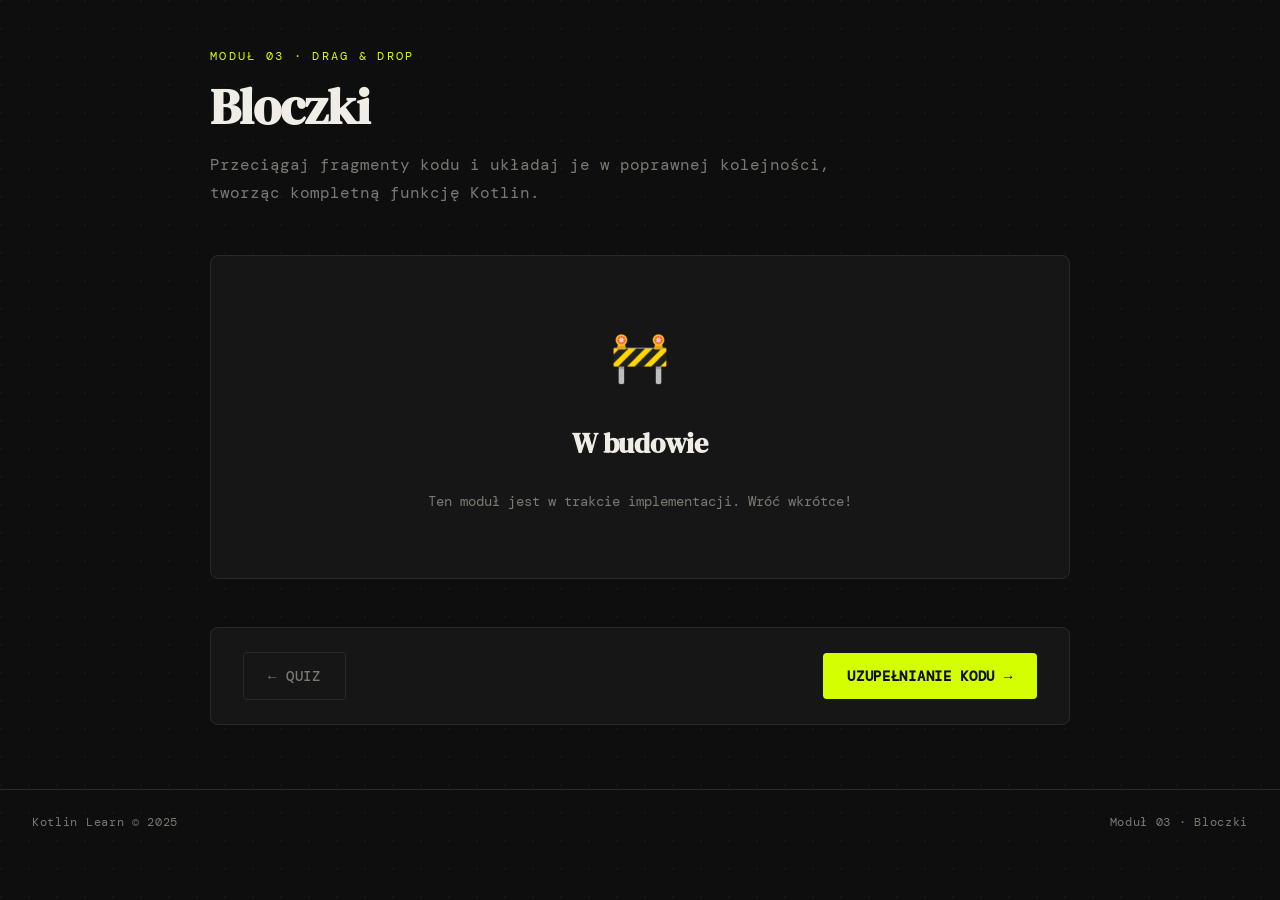
==== bloczki.html @ 004c0021 "cichutko" ====
<!DOCTYPE html>
<html lang="pl">
<head>
  <meta charset="UTF-8" />
  <meta name="viewport" content="width=device-width, initial-scale=1.0" />
  <title>Bloczki — Kotlin Learn</title>
  <link rel="preconnect" href="https://fonts.googleapis.com" />
  <link rel="preconnect" href="https://fonts.gstatic.com" crossorigin />
  <link href="https://fonts.googleapis.com/css2?family=DM+Serif+Display:ital@0;1&family=DM+Mono:wght@300;400;500&display=swap" rel="stylesheet" />
  <link rel="stylesheet" href="../style.css" />
</head>
<body data-page="bloczki">

  <main>
    <section class="theory">
      <div class="theory__container">

        <div class="theory__header">
          <span class="theory__eyebrow">Moduł 03 · Drag &amp; Drop</span>
          <h1 class="theory__title">Bloczki</h1>
          <p class="theory__lead">Przeciągaj fragmenty kodu i układaj je w poprawnej kolejności, tworząc kompletną funkcję Kotlin.</p>
        </div>

        <div class="theory__block" style="align-items:center;text-align:center;padding:4rem 2rem;">
          <span style="font-size:3rem;">🚧</span>
          <h2 class="theory__block-title" style="justify-content:center;">W budowie</h2>
          <p class="theory__text">Ten moduł jest w trakcie implementacji. Wróć wkrótce!</p>
        </div>

        <div class="theory__nav">
          <a href="quiz.html" class="btn btn--ghost">← Quiz</a>
          <a href="kod.html" class="btn btn--primary">Uzupełnianie kodu →</a>
        </div>

      </div>
    </section>
  </main>

  <footer class="site-footer">
    <span>Kotlin Learn © 2025</span>
    <span>Moduł 03 · Bloczki</span>
  </footer>

  <script src="../js/navbar.js"></script>
</body>
</html>
---- style.css ----
/* =============================================
   ZMIENNE CSS — DESIGN TOKENS
   ============================================= */
:root {
  /* Kolory */
  --clr-bg:        #0e0e0e;
  --clr-surface:   #161616;
  --clr-surface-2: #1f1f1f;
  --clr-border:    #2a2a2a;
  --clr-accent:    #d4ff00;       /* limonkowy akcent */
  --clr-accent-dim:#a8cc00;
  --clr-text:      #f0ede6;
  --clr-text-muted:#7a7a72;
  --clr-ok:        #4ade80;
  --clr-warn:      #fbbf24;
  --clr-off:       #ef4444;

  /* Typografia */
  --font-display:  'DM Serif Display', Georgia, serif;
  --font-mono:     'DM Mono', 'Courier New', monospace;

  /* Rozmiary */
  --fs-xs:   0.72rem;
  --fs-sm:   0.875rem;
  --fs-base: 1rem;
  --fs-lg:   1.25rem;
  --fs-xl:   1.75rem;
  --fs-2xl:  2.5rem;
  --fs-3xl:  clamp(2.8rem, 8vw, 5.5rem);

  /* Przestrzeń */
  --sp-1: 0.25rem;
  --sp-2: 0.5rem;
  --sp-3: 0.75rem;
  --sp-4: 1rem;
  --sp-6: 1.5rem;
  --sp-8: 2rem;
  --sp-12: 3rem;
  --sp-16: 4rem;
  --sp-24: 6rem;

  /* Misc */
  --radius:     4px;
  --radius-lg:  8px;
  --nav-h:      64px;
  --transition: 0.22s ease;
}

/* =============================================
   RESET / BASE
   ============================================= */
*, *::before, *::after {
  box-sizing: border-box;
  margin: 0;
  padding: 0;
}

html {
  scroll-behavior: smooth;
  font-size: 16px;
}

body {
  background-color: var(--clr-bg);
  color: var(--clr-text);
  font-family: var(--font-mono);
  font-size: var(--fs-base);
  line-height: 1.6;
  min-height: 100vh;
  overflow-x: hidden;
  /* Subtelna tekstura rastrowa */
  background-image: radial-gradient(circle at 1px 1px, #ffffff08 1px, transparent 0);
  background-size: 28px 28px;
}

img, video { max-width: 100%; display: block; }
a { color: inherit; text-decoration: none; }
ul { list-style: none; }
button { cursor: pointer; border: none; background: none; font: inherit; }

/* =============================================
   NAVBAR
   ============================================= */
.navbar {
  position: sticky;
  top: 0;
  z-index: 100;
  height: var(--nav-h);
  display: flex;
  align-items: center;
  justify-content: space-between;
  padding: 0 var(--sp-8);
  background: rgba(14, 14, 14, 0.85);
  backdrop-filter: blur(12px);
  -webkit-backdrop-filter: blur(12px);
  border-bottom: 1px solid var(--clr-border);
  gap: var(--sp-6);
}

.navbar--scrolled {
  border-bottom-color: var(--clr-accent);
  box-shadow: 0 0 24px rgba(212, 255, 0, 0.06);
}

/* Brand */
.navbar__brand {
  display: flex;
  align-items: center;
  gap: var(--sp-3);
  flex-shrink: 0;
}
.navbar__logo {
  font-size: var(--fs-xl);
  color: var(--clr-accent);
  line-height: 1;
}
.navbar__name {
  font-family: var(--font-display);
  font-size: var(--fs-lg);
  letter-spacing: -0.02em;
}

/* Nav links */
.navbar__nav {
  display: flex;
  align-items: center;
  gap: var(--sp-1);
}

.nav-link {
  display: flex;
  flex-direction: column;
  align-items: center;
  padding: var(--sp-2) var(--sp-4);
  border-radius: var(--radius);
  transition: background var(--transition), color var(--transition);
  position: relative;
}
.nav-link::after {
  content: '';
  position: absolute;
  bottom: 0; left: 50%;
  transform: translateX(-50%) scaleX(0);
  width: 80%; height: 2px;
  background: var(--clr-accent);
  transition: transform var(--transition);
  border-radius: 2px;
}
.nav-link:hover::after,
.nav-link.is-active::after { transform: translateX(-50%) scaleX(1); }
.nav-link:hover, .nav-link.is-active {
  background: var(--clr-surface-2);
  color: var(--clr-accent);
}

.nav-link__num {
  font-size: var(--fs-xs);
  color: var(--clr-text-muted);
  font-weight: 300;
  line-height: 1;
  margin-bottom: 1px;
  transition: color var(--transition);
}
.nav-link:hover .nav-link__num,
.nav-link.is-active .nav-link__num { color: var(--clr-accent); }

.nav-link__label {
  font-size: var(--fs-sm);
  font-weight: 500;
  letter-spacing: 0.04em;
  text-transform: uppercase;
}

/* Hamburger */
.navbar__hamburger {
  display: none;
  flex-direction: column;
  justify-content: center;
  gap: 5px;
  width: 40px; height: 40px;
  padding: var(--sp-2);
  border-radius: var(--radius);
  transition: background var(--transition);
}
.navbar__hamburger:hover { background: var(--clr-surface-2); }
.navbar__hamburger span {
  display: block;
  height: 2px;
  background: var(--clr-text);
  border-radius: 2px;
  transition: transform var(--transition), opacity var(--transition), background var(--transition);
  transform-origin: center;
}
.navbar__hamburger.is-open span:nth-child(1) { transform: translateY(7px) rotate(45deg); }
.navbar__hamburger.is-open span:nth-child(2) { opacity: 0; }
.navbar__hamburger.is-open span:nth-child(3) { transform: translateY(-7px) rotate(-45deg); }
.navbar__hamburger.is-open span { background: var(--clr-accent); }

/* =============================================
   HERO
   ============================================= */
.hero {
  padding: var(--sp-24) var(--sp-8) var(--sp-16);
  max-width: 900px;
  margin: 0 auto;
  text-align: left;
  animation: fadeUp 0.7s ease both;
}

.hero__eyebrow {
  font-size: var(--fs-xs);
  color: var(--clr-accent);
  letter-spacing: 0.2em;
  text-transform: uppercase;
  margin-bottom: var(--sp-4);
}

.hero__title {
  font-family: var(--font-display);
  font-size: var(--fs-3xl);
  line-height: 1.05;
  letter-spacing: -0.03em;
  margin-bottom: var(--sp-6);
}
.hero__title em {
  font-style: italic;
  color: var(--clr-accent);
}

.hero__sub {
  font-size: var(--fs-base);
  color: var(--clr-text-muted);
  max-width: 480px;
  margin-bottom: var(--sp-8);
  line-height: 1.7;
}

/* =============================================
   BUTTONS
   ============================================= */
.btn {
  display: inline-flex;
  align-items: center;
  gap: var(--sp-2);
  padding: var(--sp-3) var(--sp-6);
  border-radius: var(--radius);
  font-family: var(--font-mono);
  font-size: var(--fs-sm);
  font-weight: 500;
  letter-spacing: 0.05em;
  text-transform: uppercase;
  transition: background var(--transition), color var(--transition),
              transform var(--transition), box-shadow var(--transition);
  user-select: none;
}
.btn:active { transform: translateY(1px); }

.btn--primary {
  background: var(--clr-accent);
  color: #0e0e0e;
  font-weight: 700;
}
.btn--primary:hover {
  background: #fff;
  box-shadow: 0 0 32px rgba(212, 255, 0, 0.25);
}

.btn--ghost {
  background: transparent;
  color: var(--clr-text-muted);
  border: 1px solid var(--clr-border);
}
.btn--ghost:hover {
  border-color: var(--clr-accent);
  color: var(--clr-accent);
  background: rgba(212, 255, 0, 0.05);
}

/* =============================================
   DIVIDER
   ============================================= */
.divider {
  display: flex;
  align-items: center;
  gap: var(--sp-4);
  padding: 0 var(--sp-8);
  margin-bottom: var(--sp-8);
}
.divider::before, .divider::after {
  content: '';
  flex: 1;
  height: 1px;
  background: var(--clr-border);
}
.divider span {
  font-size: var(--fs-xs);
  color: var(--clr-text-muted);
  letter-spacing: 0.25em;
  text-transform: uppercase;
  white-space: nowrap;
}

/* .modules grid przeniesiony do sekcji MODUŁ TEORII na dole */

/* MODULE CARD */
.module-card {
  background: var(--clr-surface);
  border: 1px solid var(--clr-border);
  border-radius: var(--radius-lg);
  padding: var(--sp-6);
  display: flex;
  flex-direction: column;
  gap: var(--sp-4);
  transition: border-color var(--transition), transform var(--transition), box-shadow var(--transition);
  animation: fadeUp 0.5s ease both;
}
.module-card:nth-child(1) { animation-delay: 0.05s; }
.module-card:nth-child(2) { animation-delay: 0.12s; }
.module-card:nth-child(3) { animation-delay: 0.19s; }
.module-card:nth-child(4) { animation-delay: 0.26s; }
.module-card:nth-child(5) { animation-delay: 0.33s; }

.module-card:hover {
  border-color: var(--clr-accent);
  transform: translateY(-3px);
  box-shadow: 0 12px 40px rgba(0,0,0,0.4), 0 0 0 1px var(--clr-accent);
}

.module-card__header {
  display: flex;
  justify-content: space-between;
  align-items: center;
}
.module-card__num {
  font-size: var(--fs-xs);
  color: var(--clr-accent);
  font-weight: 500;
  letter-spacing: 0.15em;
}
.module-card__tag {
  font-size: var(--fs-xs);
  color: var(--clr-text-muted);
  background: var(--clr-surface-2);
  border: 1px solid var(--clr-border);
  border-radius: 100px;
  padding: 2px var(--sp-3);
  letter-spacing: 0.08em;
  text-transform: uppercase;
}

.module-card__title {
  font-family: var(--font-display);
  font-size: var(--fs-xl);
  line-height: 1.15;
  letter-spacing: -0.01em;
  flex: 1;
}

.module-card__desc {
  font-size: var(--fs-sm);
  color: var(--clr-text-muted);
  line-height: 1.65;
}

.module-card__footer {
  display: flex;
  align-items: center;
  justify-content: space-between;
  margin-top: auto;
  padding-top: var(--sp-4);
  border-top: 1px solid var(--clr-border);
}

.module-card__status {
  font-size: var(--fs-xs);
  letter-spacing: 0.08em;
}
.module-card__status--ok   { color: var(--clr-ok); }
.module-card__status--warn { color: var(--clr-warn); }
.module-card__status--off  { color: var(--clr-off); }

/* =============================================
   FOOTER
   ============================================= */
.site-footer {
  border-top: 1px solid var(--clr-border);
  padding: var(--sp-6) var(--sp-8);
  display: flex;
  justify-content: space-between;
  align-items: center;
  font-size: var(--fs-xs);
  color: var(--clr-text-muted);
  letter-spacing: 0.06em;
  flex-wrap: wrap;
  gap: var(--sp-4);
}

/* =============================================
   ANIMACJE
   ============================================= */
@keyframes fadeUp {
  from { opacity: 0; transform: translateY(20px); }
  to   { opacity: 1; transform: translateY(0); }
}

/* =============================================
   RESPONSYWNOŚĆ — MOBILE FIRST
   ============================================= */

/* ── xs (< 480px) ── */
@media (max-width: 480px) {
  :root { --nav-h: 56px; }

  .navbar { padding: 0 var(--sp-4); }
  .navbar__nav { padding: var(--sp-4) 0; }

  .hero { padding: var(--sp-12) var(--sp-4) var(--sp-12); }
  .modules { padding: 0 var(--sp-4) var(--sp-16); gap: var(--sp-3); }
  .divider { padding: 0 var(--sp-4); }
  .site-footer { padding: var(--sp-6) var(--sp-4); flex-direction: column; text-align: center; }
}

/* ── Hamburger visible on mobile ── */
@media (max-width: 768px) {
  .navbar__hamburger { display: flex; }

  .navbar__nav {
    position: fixed;
    top: var(--nav-h);
    left: 0; right: 0;
    background: rgba(14, 14, 14, 0.97);
    backdrop-filter: blur(16px);
    border-bottom: 1px solid var(--clr-border);
    flex-direction: column;
    align-items: stretch;
    gap: 0;
    transform: translateY(-8px);
    opacity: 0;
    pointer-events: none;
    transition: opacity var(--transition), transform var(--transition);
    z-index: 90;
  }
  .navbar__nav.is-open {
    transform: translateY(0);
    opacity: 1;
    pointer-events: all;
  }

  .nav-link {
    flex-direction: row;
    justify-content: flex-start;
    gap: var(--sp-3);
    padding: var(--sp-4) var(--sp-8);
    border-radius: 0;
    border-bottom: 1px solid var(--clr-border);
  }
  .nav-link::after { display: none; }
  .nav-link__num { font-size: var(--fs-sm); }
  .nav-link__label { font-size: var(--fs-base); }
}

/* ── md (768px +) ── */
@media (min-width: 768px) {
  .modules {
    grid-template-columns: repeat(2, 1fr);
  }
}

/* ── lg (1024px +) ── */
@media (min-width: 1024px) {
  .modules {
    grid-template-columns: repeat(3, 1fr);
  }
}

/* ── xl (1280px +) ── */
@media (min-width: 1280px) {
  .modules {
    grid-template-columns: repeat(auto-fill, minmax(300px, 1fr));
  }
}

/* =============================================
   FOCUS (dostępność)
   ============================================= */
:focus-visible {
  outline: 2px solid var(--clr-accent);
  outline-offset: 3px;
  border-radius: var(--radius);
}

/* =============================================
   MODUŁ TEORII
   ============================================= */
.theory {
  padding: var(--sp-12) var(--sp-8) var(--sp-16);
  scroll-margin-top: var(--nav-h);
}

.theory__container {
  max-width: 860px;
  margin: 0 auto;
  display: flex;
  flex-direction: column;
  gap: var(--sp-12);
}

.theory__header {
  animation: fadeUp 0.6s ease both;
}

.theory__eyebrow {
  font-size: var(--fs-xs);
  color: var(--clr-accent);
  letter-spacing: 0.2em;
  text-transform: uppercase;
  margin-bottom: var(--sp-3);
  display: block;
}

.theory__title {
  font-family: var(--font-display);
  font-size: clamp(2rem, 5vw, 3.2rem);
  line-height: 1.1;
  letter-spacing: -0.02em;
  margin-bottom: var(--sp-4);
}

.theory__lead {
  font-size: var(--fs-base);
  color: var(--clr-text-muted);
  line-height: 1.75;
  max-width: 620px;
}

/* ── Bloki teorii ── */
.theory__block {
  background: var(--clr-surface);
  border: 1px solid var(--clr-border);
  border-radius: var(--radius-lg);
  padding: var(--sp-8);
  display: flex;
  flex-direction: column;
  gap: var(--sp-6);
  animation: fadeUp 0.6s ease both;
}

.theory__block-title {
  font-family: var(--font-display);
  font-size: var(--fs-xl);
  display: flex;
  align-items: center;
  gap: var(--sp-4);
  letter-spacing: -0.01em;
}

.theory__num {
  font-family: var(--font-mono);
  font-size: var(--fs-xs);
  color: var(--clr-accent);
  background: rgba(212,255,0,0.08);
  border: 1px solid rgba(212,255,0,0.2);
  border-radius: var(--radius);
  padding: 2px 8px;
  font-weight: 500;
  letter-spacing: 0.1em;
  flex-shrink: 0;
}

.theory__text {
  font-size: var(--fs-sm);
  color: var(--clr-text-muted);
  line-height: 1.75;
}

/* ── Syntax highlight tokens ── */
.k    { color: #c792ea; }
.fn   { color: #82aaff; }
.param{ color: #f07178; }
.type { color: #ffcb6b; }
.str  { color: #c3e88d; }
.val  { color: var(--clr-accent); }

/* ── Code blocks ── */
.code-block {
  background: #0a0a0a;
  border: 1px solid var(--clr-border);
  border-radius: var(--radius);
  padding: var(--sp-4) var(--sp-6);
  overflow-x: auto;
  font-family: var(--font-mono);
  font-size: var(--fs-sm);
  line-height: 1.8;
  tab-size: 2;
}

.code-block--full {
  width: 100%;
}

/* ── Anatomy diagram ── */
.anatomy {
  display: flex;
  flex-direction: column;
  gap: var(--sp-4);
}

.anatomy__code {
  background: #0a0a0a;
  border: 1px solid var(--clr-border);
  border-radius: var(--radius);
  padding: var(--sp-6);
  font-family: var(--font-mono);
  font-size: var(--fs-sm);
  line-height: 2;
  overflow-x: auto;
}

.anatomy__labels {
  display: grid;
  grid-template-columns: repeat(auto-fill, minmax(200px, 1fr));
  gap: var(--sp-3);
}

.anatomy__label {
  display: flex;
  flex-direction: column;
  gap: var(--sp-2);
  font-size: var(--fs-xs);
  color: var(--clr-text-muted);
  line-height: 1.5;
}

.anatomy__pill {
  display: inline-block;
  font-family: var(--font-mono);
  font-size: var(--fs-xs);
  padding: 2px 10px;
  border-radius: 100px;
  font-weight: 500;
  width: fit-content;
}

.anatomy__pill--kw    { background: rgba(199,146,234,0.15); color: #c792ea; border: 1px solid rgba(199,146,234,0.3); }
.anatomy__pill--fn    { background: rgba(130,170,255,0.15); color: #82aaff; border: 1px solid rgba(130,170,255,0.3); }
.anatomy__pill--param { background: rgba(240,113,120,0.15); color: #f07178; border: 1px solid rgba(240,113,120,0.3); }
.anatomy__pill--ret   { background: rgba(255,203,107,0.15); color: #ffcb6b; border: 1px solid rgba(255,203,107,0.3); }

/* ── Code examples grid ── */
.code-examples {
  display: grid;
  grid-template-columns: repeat(auto-fill, minmax(240px, 1fr));
  gap: var(--sp-4);
}

.code-example {
  display: flex;
  flex-direction: column;
  gap: var(--sp-2);
}

.code-example__label {
  font-size: var(--fs-xs);
  color: var(--clr-text-muted);
  letter-spacing: 0.1em;
  text-transform: uppercase;
  padding-bottom: var(--sp-1);
  border-bottom: 1px solid var(--clr-border);
}

/* ── Return grid ── */
.return-grid {
  display: grid;
  grid-template-columns: repeat(auto-fill, minmax(220px, 1fr));
  gap: var(--sp-4);
}

.return-card {
  background: var(--clr-surface-2);
  border: 1px solid var(--clr-border);
  border-radius: var(--radius);
  padding: var(--sp-4);
  display: flex;
  flex-direction: column;
  gap: var(--sp-3);
  transition: border-color var(--transition);
}

.return-card:hover { border-color: var(--clr-accent); }

.return-card--unit {
  border-color: rgba(212,255,0,0.2);
}

.return-card__type {
  font-size: var(--fs-xs);
  color: var(--clr-text-muted);
  text-transform: uppercase;
  letter-spacing: 0.1em;
}

.return-card__note {
  font-size: var(--fs-xs);
  color: var(--clr-text-muted);
  line-height: 1.6;
  margin-top: auto;
}

/* ── Simulator ── */
.simulator {
  display: flex;
  flex-direction: column;
  gap: var(--sp-4);
}

.simulator__inputs {
  display: grid;
  grid-template-columns: repeat(auto-fill, minmax(200px, 1fr));
  gap: var(--sp-3);
}

.sim-field {
  display: flex;
  flex-direction: column;
  gap: var(--sp-2);
}

.sim-field__label {
  font-size: var(--fs-xs);
  color: var(--clr-text-muted);
  letter-spacing: 0.06em;
}

.sim-default {
  color: var(--clr-text-muted);
  opacity: 0.6;
}

.sim-field__input {
  background: #0a0a0a;
  border: 1px solid var(--clr-border);
  border-radius: var(--radius);
  color: var(--clr-text);
  font-family: var(--font-mono);
  font-size: var(--fs-sm);
  padding: var(--sp-2) var(--sp-3);
  transition: border-color var(--transition);
  width: 100%;
}

.sim-field__input:focus {
  outline: none;
  border-color: var(--clr-accent);
}

.sim-run {
  align-self: flex-start;
}

.simulator__output {
  background: #0a0a0a;
  border: 1px solid var(--clr-border);
  border-radius: var(--radius);
  padding: var(--sp-4) var(--sp-6);
  font-family: var(--font-mono);
  font-size: var(--fs-sm);
  display: flex;
  flex-direction: column;
  gap: var(--sp-2);
  min-height: 70px;
  transition: border-color 0.3s ease;
}

.simulator__output.is-running {
  border-color: var(--clr-accent);
}

.sim-output__label {
  font-size: var(--fs-xs);
  color: var(--clr-text-muted);
}

.sim-output__val {
  color: var(--clr-accent);
  font-weight: 500;
  font-size: var(--fs-base);
  min-height: 1.5em;
}

/* ── Nawigacja do kolejnego modułu ── */
.theory__nav {
  display: flex;
  align-items: center;
  justify-content: space-between;
  flex-wrap: wrap;
  gap: var(--sp-4);
  padding: var(--sp-6) var(--sp-8);
  background: var(--clr-surface);
  border: 1px solid var(--clr-border);
  border-radius: var(--radius-lg);
}

.theory__nav-info {
  font-size: var(--fs-sm);
  color: var(--clr-text-muted);
}

/* ── Moduły placeholder grid ── */
.modules {
  display: grid;
  grid-template-columns: repeat(auto-fill, minmax(280px, 1fr));
  gap: var(--sp-4);
  padding: var(--sp-8) var(--sp-8) var(--sp-24);
  max-width: 1400px;
  margin: 0 auto;
}

/* ── Responsywność teorii ── */
@media (max-width: 768px) {
  .theory { padding: var(--sp-8) var(--sp-4) var(--sp-12); }
  .theory__block { padding: var(--sp-6) var(--sp-4); }
  .anatomy__labels { grid-template-columns: 1fr 1fr; }
  .theory__nav { flex-direction: column; align-items: flex-start; }
  .modules { padding: var(--sp-4) var(--sp-4) var(--sp-16); }
}

@media (max-width: 480px) {
  .anatomy__labels { grid-template-columns: 1fr; }
  .code-examples { grid-template-columns: 1fr; }
  .return-grid { grid-template-columns: 1fr; }
  .simulator__inputs { grid-template-columns: 1fr; }
}
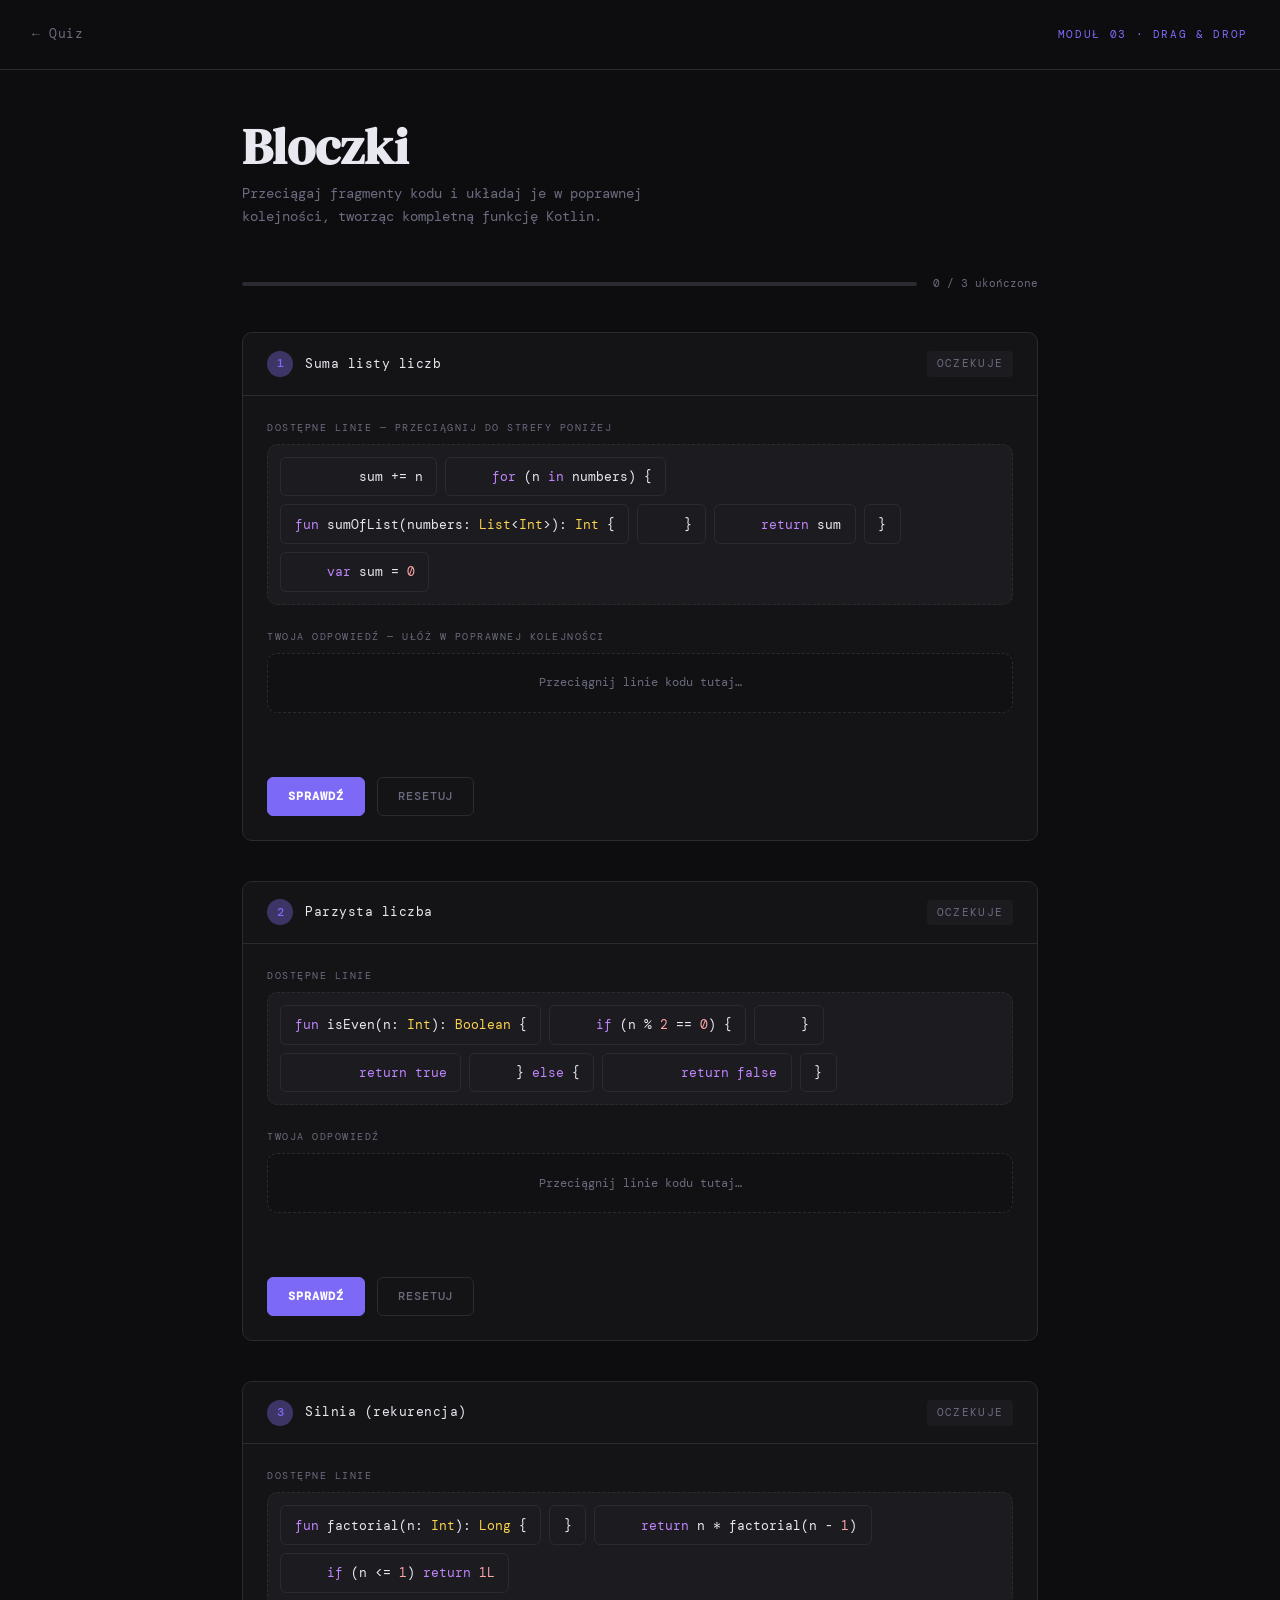
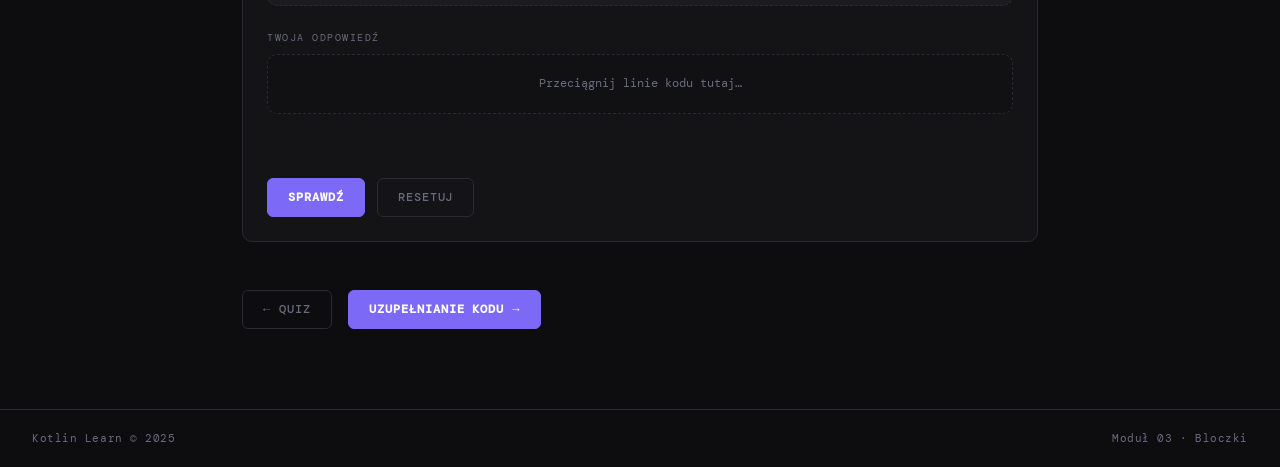
==== commit b94633cb: "feat: dodanie bloczów" ====
--- a/bloczki.html
+++ b/bloczki.html
@@ -7,40 +7,113 @@
   <link rel="preconnect" href="https://fonts.googleapis.com" />
   <link rel="preconnect" href="https://fonts.gstatic.com" crossorigin />
   <link href="https://fonts.googleapis.com/css2?family=DM+Serif+Display:ital@0;1&family=DM+Mono:wght@300;400;500&display=swap" rel="stylesheet" />
+  <!-- Globalny styl projektu -->
   <link rel="stylesheet" href="../style.css" />
+  <!-- Styl specyficzny dla quizu -->
+  <link rel="stylesheet" href="bloczki.css" />
 </head>
-<body data-page="bloczki">
+<body>
+
+  <header class="page-header">
+    <a href="quiz.html" class="page-header__back">← Quiz</a>
+    <span class="page-header__eyebrow">Moduł 03 · Drag &amp; Drop</span>
+  </header>
 
   <main>
-    <section class="theory">
-      <div class="theory__container">
+    <h1 class="module-title">Bloczki</h1>
+    <p class="module-lead">Przeciągaj fragmenty kodu i układaj je w poprawnej kolejności, tworząc kompletną funkcję Kotlin.</p>
 
-        <div class="theory__header">
-          <span class="theory__eyebrow">Moduł 03 · Drag &amp; Drop</span>
-          <h1 class="theory__title">Bloczki</h1>
-          <p class="theory__lead">Przeciągaj fragmenty kodu i układaj je w poprawnej kolejności, tworząc kompletną funkcję Kotlin.</p>
-        </div>
+    <div class="progress-wrap">
+      <div class="progress-bar"><div class="progress-bar__fill" id="progress-fill"></div></div>
+      <span class="progress-text" id="progress-text">0 / 3 ukończone</span>
+    </div>
 
-        <div class="theory__block" style="align-items:center;text-align:center;padding:4rem 2rem;">
-          <span style="font-size:3rem;">🚧</span>
-          <h2 class="theory__block-title" style="justify-content:center;">W budowie</h2>
-          <p class="theory__text">Ten moduł jest w trakcie implementacji. Wróć wkrótce!</p>
-        </div>
+    <!-- ══════════════════════════════════════════════════════════
+         EXERCISE 1 — sumOfList
+    ═══════════════════════════════════════════════════════════════ -->
+    <div class="exercise" id="ex-0">
+      <div class="exercise__header">
+        <div class="exercise__num">1</div>
+        <span class="exercise__title">Suma listy liczb</span>
+        <span class="exercise__badge" id="badge-0">Oczekuje</span>
+      </div>
+      <div class="exercise__body">
+        <p class="zone-label">Dostępne linie — przeciągnij do strefy poniżej</p>
+        <div class="source-pool" id="source-0" data-ex="0"></div>
 
-        <div class="theory__nav">
-          <a href="quiz.html" class="btn btn--ghost">← Quiz</a>
-          <a href="kod.html" class="btn btn--primary">Uzupełnianie kodu →</a>
-        </div>
+        <br>
+        <p class="zone-label">Twoja odpowiedź — ułóż w poprawnej kolejności</p>
+        <div class="drop-zone" id="drop-0" data-ex="0"></div>
 
+        <br>
+        <div class="feedback" id="fb-0"></div>
       </div>
-    </section>
+      <div class="exercise__actions">
+        <button class="btn btn--primary" onclick="check(0)">Sprawdź</button>
+        <button class="btn btn--ghost"   onclick="reset(0)">Resetuj</button>
+      </div>
+    </div>
+
+    <!-- ══════════════════════════════════════════════════════════
+         EXERCISE 2 — isEven
+    ═══════════════════════════════════════════════════════════════ -->
+    <div class="exercise" id="ex-1">
+      <div class="exercise__header">
+        <div class="exercise__num">2</div>
+        <span class="exercise__title">Parzysta liczba</span>
+        <span class="exercise__badge" id="badge-1">Oczekuje</span>
+      </div>
+      <div class="exercise__body">
+        <p class="zone-label">Dostępne linie</p>
+        <div class="source-pool" id="source-1" data-ex="1"></div>
+        <br>
+        <p class="zone-label">Twoja odpowiedź</p>
+        <div class="drop-zone" id="drop-1" data-ex="1"></div>
+        <br>
+        <div class="feedback" id="fb-1"></div>
+      </div>
+      <div class="exercise__actions">
+        <button class="btn btn--primary" onclick="check(1)">Sprawdź</button>
+        <button class="btn btn--ghost"   onclick="reset(1)">Resetuj</button>
+      </div>
+    </div>
+
+    <!-- ══════════════════════════════════════════════════════════
+         EXERCISE 3 — factorial
+    ═══════════════════════════════════════════════════════════════ -->
+    <div class="exercise" id="ex-2">
+      <div class="exercise__header">
+        <div class="exercise__num">3</div>
+        <span class="exercise__title">Silnia (rekurencja)</span>
+        <span class="exercise__badge" id="badge-2">Oczekuje</span>
+      </div>
+      <div class="exercise__body">
+        <p class="zone-label">Dostępne linie</p>
+        <div class="source-pool" id="source-2" data-ex="2"></div>
+        <br>
+        <p class="zone-label">Twoja odpowiedź</p>
+        <div class="drop-zone" id="drop-2" data-ex="2"></div>
+        <br>
+        <div class="feedback" id="fb-2"></div>
+      </div>
+      <div class="exercise__actions">
+        <button class="btn btn--primary" onclick="check(2)">Sprawdź</button>
+        <button class="btn btn--ghost"   onclick="reset(2)">Resetuj</button>
+      </div>
+    </div>
+
+    <div class="nav-row">
+      <a href="quiz.html" class="btn btn--ghost">← Quiz</a>
+      <a href="kod.html"  class="btn btn--primary">Uzupełnianie kodu →</a>
+    </div>
   </main>
 
-  <footer class="site-footer">
+  <footer>
     <span>Kotlin Learn © 2025</span>
     <span>Moduł 03 · Bloczki</span>
   </footer>
 
-  <script src="../js/navbar.js"></script>
+ <script src="bloczki.js"></script>
+ 
 </body>
 </html>
--- a/bloczki.css
+++ b/bloczki.css
@@ -0,0 +1,329 @@
+
+    /* ─── RESET & BASE ─────────────────────────────────────────── */
+    *, *::before, *::after { box-sizing: border-box; margin: 0; padding: 0; }
+ 
+    :root {
+      --bg:          #0d0d0f;
+      --surface:     #141416;
+      --surface2:    #1c1c20;
+      --border:      #2a2a30;
+      --accent:      #7c6af7;
+      --accent-soft: #3d3566;
+      --success:     #3ecf8e;
+      --success-bg:  #0d2e20;
+      --error:       #f76a6a;
+      --error-bg:    #2e0d0d;
+      --text:        #e8e8f0;
+      --text-muted:  #6b6b80;
+      --mono:        'DM Mono', monospace;
+      --serif:       'DM Serif Display', serif;
+      --radius:      10px;
+    }
+ 
+    html { scroll-behavior: smooth; }
+    body {
+      background: var(--bg);
+      color: var(--text);
+      font-family: var(--mono);
+      font-size: 15px;
+      line-height: 1.6;
+      min-height: 100vh;
+      display: flex;
+      flex-direction: column;
+    }
+ 
+    /* ─── HEADER ────────────────────────────────────────────────── */
+    .page-header {
+      border-bottom: 1px solid var(--border);
+      padding: 1.5rem 2rem;
+      display: flex;
+      align-items: center;
+      gap: 1rem;
+    }
+    .page-header__back {
+      color: var(--text-muted);
+      text-decoration: none;
+      font-size: 13px;
+      letter-spacing: .05em;
+      transition: color .2s;
+    }
+    .page-header__back:hover { color: var(--text); }
+    .page-header__eyebrow {
+      font-size: 11px;
+      letter-spacing: .15em;
+      text-transform: uppercase;
+      color: var(--accent);
+      margin-left: auto;
+    }
+ 
+    /* ─── MAIN LAYOUT ───────────────────────────────────────────── */
+    main { flex: 1; padding: 3rem 2rem 5rem; max-width: 860px; margin: 0 auto; width: 100%; }
+ 
+    .module-title {
+      font-family: var(--serif);
+      font-size: clamp(2rem, 5vw, 3.2rem);
+      line-height: 1.1;
+      margin-bottom: .5rem;
+    }
+    .module-lead {
+      color: var(--text-muted);
+      font-size: 14px;
+      margin-bottom: 3rem;
+      max-width: 56ch;
+    }
+ 
+    /* ─── EXERCISE CARD ─────────────────────────────────────────── */
+    .exercise {
+      background: var(--surface);
+      border: 1px solid var(--border);
+      border-radius: var(--radius);
+      margin-bottom: 2.5rem;
+      overflow: hidden;
+      transition: border-color .3s;
+    }
+    .exercise.solved  { border-color: var(--success); }
+    .exercise.errored { border-color: var(--error); animation: shake .35s ease; }
+ 
+    @keyframes shake {
+      0%,100%{ transform:translateX(0) }
+      20%    { transform:translateX(-6px) }
+      40%    { transform:translateX(6px) }
+      60%    { transform:translateX(-4px) }
+      80%    { transform:translateX(4px) }
+    }
+ 
+    .exercise__header {
+      padding: 1.1rem 1.5rem;
+      border-bottom: 1px solid var(--border);
+      display: flex;
+      align-items: center;
+      gap: .75rem;
+    }
+    .exercise__num {
+      width: 26px; height: 26px;
+      border-radius: 50%;
+      background: var(--accent-soft);
+      color: var(--accent);
+      font-size: 12px;
+      font-weight: 500;
+      display: flex; align-items: center; justify-content: center;
+      flex-shrink: 0;
+    }
+    .exercise.solved .exercise__num  { background: var(--success-bg); color: var(--success); }
+    .exercise__title { font-size: 13px; letter-spacing: .04em; color: var(--text); }
+    .exercise__badge {
+      margin-left: auto;
+      font-size: 11px;
+      letter-spacing: .12em;
+      text-transform: uppercase;
+      padding: .25rem .6rem;
+      border-radius: 4px;
+      background: var(--surface2);
+      color: var(--text-muted);
+    }
+    .exercise.solved .exercise__badge  { background: var(--success-bg); color: var(--success); }
+    .exercise.errored .exercise__badge { background: var(--error-bg);   color: var(--error); }
+ 
+    .exercise__body { padding: 1.5rem; }
+ 
+    /* ─── DRAG ZONES ─────────────────────────────────────────────── */
+    .drag-area { display: flex; flex-direction: column; gap: 2rem; }
+ 
+    .zone-label {
+      font-size: 10px;
+      text-transform: uppercase;
+      letter-spacing: .15em;
+      color: var(--text-muted);
+      margin-bottom: .5rem;
+    }
+ 
+    /* SOURCE pool — horizontal wrap */
+    .source-pool {
+      display: flex;
+      flex-wrap: wrap;
+      gap: .5rem;
+      min-height: 48px;
+      padding: .75rem;
+      border: 1px dashed var(--border);
+      border-radius: var(--radius);
+      background: var(--surface2);
+      transition: border-color .2s, background .2s;
+    }
+    .source-pool.drag-over {
+      border-color: var(--accent);
+      background: #1a183a;
+    }
+ 
+    /* DROP zone — vertical ordered list */
+    .drop-zone {
+      display: flex;
+      flex-direction: column;
+      gap: .4rem;
+      min-height: 60px;
+      padding: .75rem;
+      border: 1px dashed var(--border);
+      border-radius: var(--radius);
+      background: #111113;
+      transition: border-color .2s, background .2s;
+      position: relative;
+    }
+    .drop-zone.drag-over {
+      border-color: var(--accent);
+      background: #15142a;
+    }
+    .drop-zone:empty::after {
+      content: 'Przeciągnij linie kodu tutaj…';
+      position: absolute;
+      inset: 0;
+      display: flex;
+      align-items: center;
+      justify-content: center;
+      font-size: 12px;
+      color: var(--text-muted);
+      pointer-events: none;
+    }
+ 
+    /* ─── CODE BLOCKS ────────────────────────────────────────────── */
+    .code-block {
+      font-family: var(--mono);
+      font-size: 13px;
+      font-weight: 400;
+      white-space: pre;
+      padding: .45rem .85rem;
+      border-radius: 6px;
+      cursor: grab;
+      user-select: none;
+      background: var(--surface2);
+      border: 1px solid var(--border);
+      color: var(--text);
+      transition: background .15s, border-color .15s, transform .15s, opacity .15s, box-shadow .15s;
+      touch-action: none;
+    }
+    .code-block:hover {
+      border-color: var(--accent);
+      background: #1d1b38;
+      box-shadow: 0 2px 12px #0008;
+    }
+    .code-block.dragging {
+      opacity: .35;
+      cursor: grabbing;
+    }
+    .code-block.ghost {
+      opacity: .6;
+      cursor: grabbing;
+      pointer-events: none;
+      position: fixed;
+      z-index: 9999;
+      transform: rotate(-1.5deg) scale(1.04);
+      box-shadow: 0 8px 30px #0009;
+      border-color: var(--accent);
+    }
+    /* drop indicator line */
+    .drop-indicator {
+      height: 2px;
+      background: var(--accent);
+      border-radius: 2px;
+      margin: 0 .25rem;
+      transition: opacity .1s;
+    }
+ 
+    /* Kotlin syntax highlight colours (lightweight) */
+    .kw  { color: #c084fc; } /* fun, val, var, if, else, return, for, in */
+    .fn  { color: #7dd3fc; } /* function names */
+    .str { color: #86efac; } /* strings */
+    .num { color: #fca5a5; } /* numbers */
+    .cm  { color: #4b5563; font-style:italic; } /* comments */
+    .ty  { color: #fcd34d; } /* types */
+    .op  { color: #94a3b8; } /* operators */
+ 
+    /* ─── ACTIONS ────────────────────────────────────────────────── */
+    .exercise__actions {
+      display: flex;
+      gap: .75rem;
+      padding: 1rem 1.5rem 1.5rem;
+      flex-wrap: wrap;
+    }
+    .btn {
+      font-family: var(--mono);
+      font-size: 12px;
+      letter-spacing: .08em;
+      padding: .55rem 1.25rem;
+      border-radius: 6px;
+      border: 1px solid transparent;
+      cursor: pointer;
+      transition: all .2s;
+    }
+    .btn--primary {
+      background: var(--accent);
+      color: #fff;
+      border-color: var(--accent);
+    }
+    .btn--primary:hover { background: #6657e8; }
+    .btn--ghost {
+      background: transparent;
+      color: var(--text-muted);
+      border-color: var(--border);
+    }
+    .btn--ghost:hover { color: var(--text); border-color: var(--text-muted); }
+ 
+    /* ─── FEEDBACK ───────────────────────────────────────────────── */
+    .feedback {
+      font-size: 13px;
+      padding: .6rem 1rem;
+      border-radius: 6px;
+      display: none;
+      align-items: center;
+      gap: .5rem;
+    }
+    .feedback.show { display: flex; }
+    .feedback.success { background: var(--success-bg); color: var(--success); }
+    .feedback.error   { background: var(--error-bg);   color: var(--error); }
+ 
+    /* ─── PROGRESS BAR ───────────────────────────────────────────── */
+    .progress-wrap {
+      display: flex;
+      align-items: center;
+      gap: 1rem;
+      margin-bottom: 2.5rem;
+    }
+    .progress-bar {
+      flex: 1;
+      height: 4px;
+      background: var(--border);
+      border-radius: 2px;
+      overflow: hidden;
+    }
+    .progress-bar__fill {
+      height: 100%;
+      background: var(--accent);
+      border-radius: 2px;
+      width: 0%;
+      transition: width .5s cubic-bezier(.4,0,.2,1);
+    }
+    .progress-text { font-size: 11px; color: var(--text-muted); white-space: nowrap; }
+ 
+    /* ─── NAV ────────────────────────────────────────────────────── */
+    .nav-row {
+      display: flex;
+      gap: 1rem;
+      margin-top: 3rem;
+    }
+ 
+    /* ─── FOOTER ─────────────────────────────────────────────────── */
+    footer {
+      border-top: 1px solid var(--border);
+      padding: 1.25rem 2rem;
+      display: flex;
+      justify-content: space-between;
+      font-size: 11px;
+      color: var(--text-muted);
+      letter-spacing: .05em;
+    }
+ 
+    /* ─── MOBILE ─────────────────────────────────────────────────── */
+    @media (max-width: 600px) {
+      main { padding: 2rem 1rem 4rem; }
+      .exercise__actions { padding: 1rem; }
+      .code-block { font-size: 12px; }
+    }
+ 
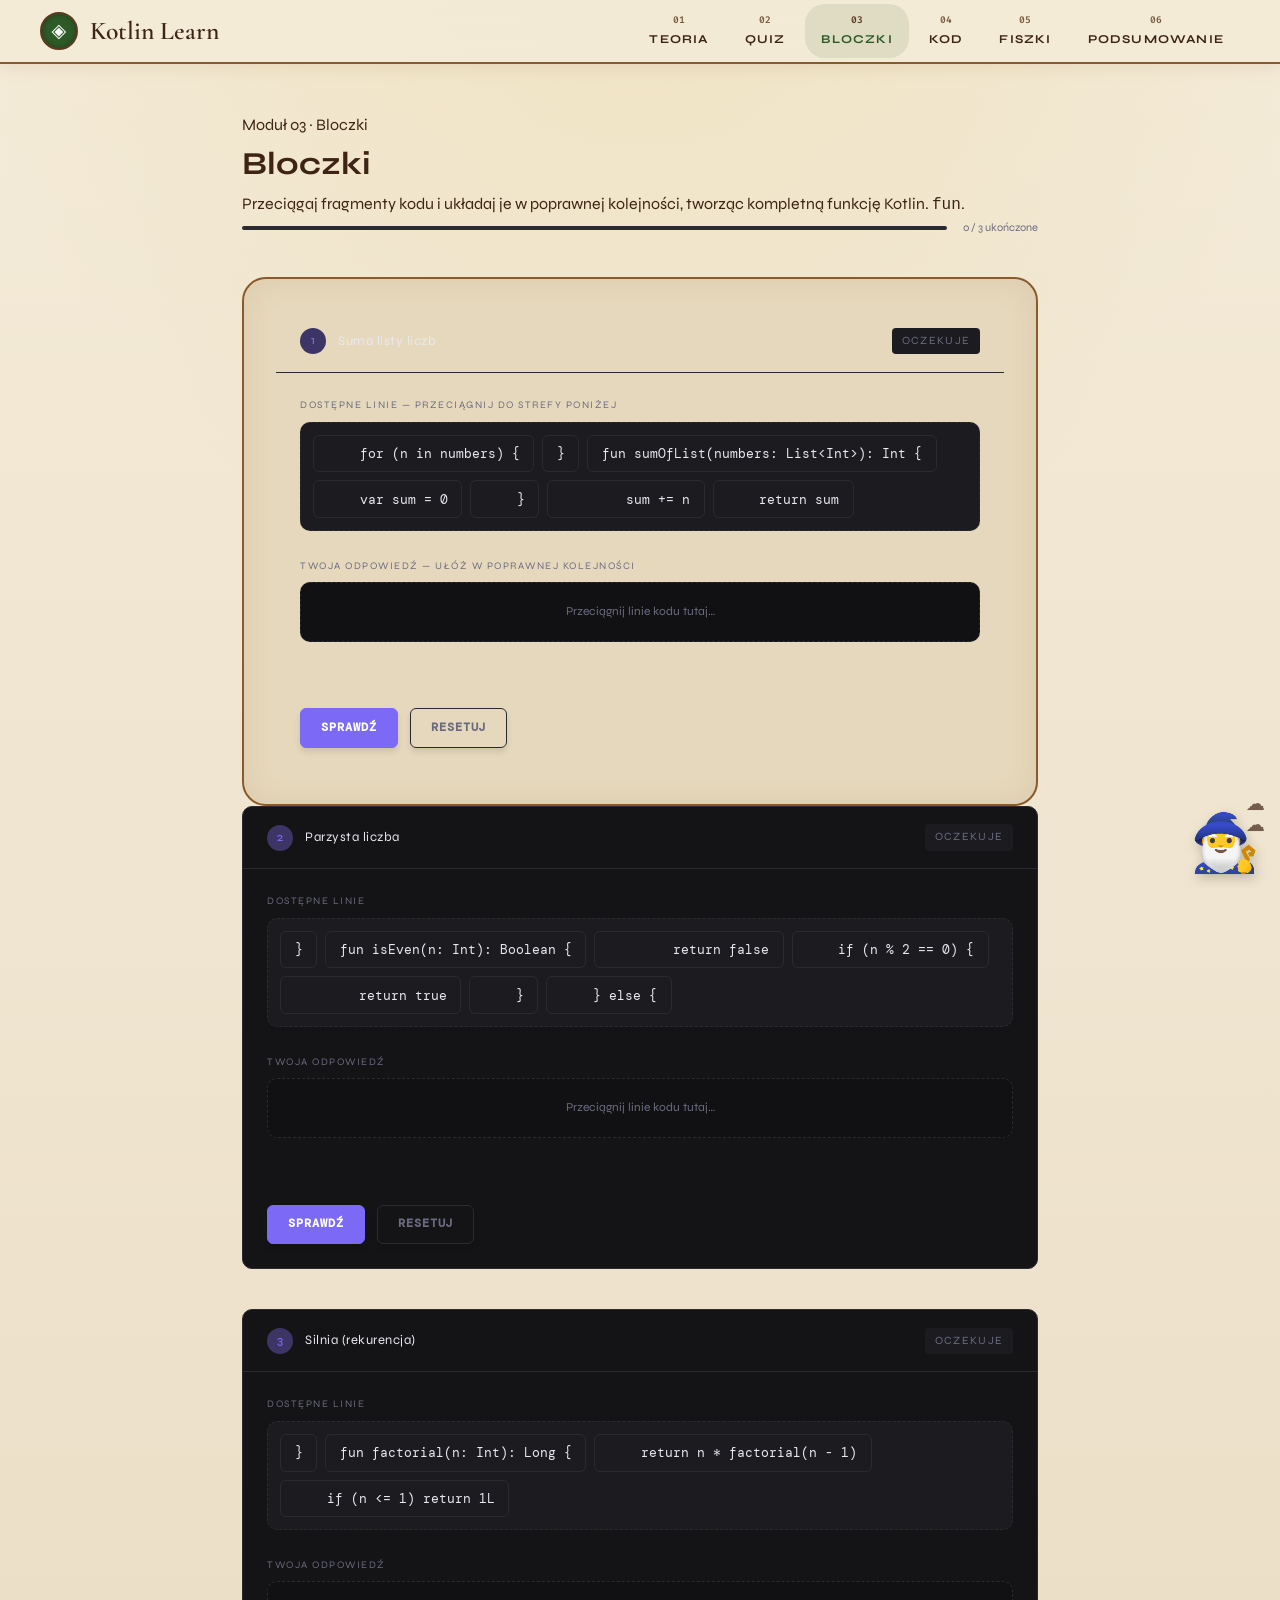
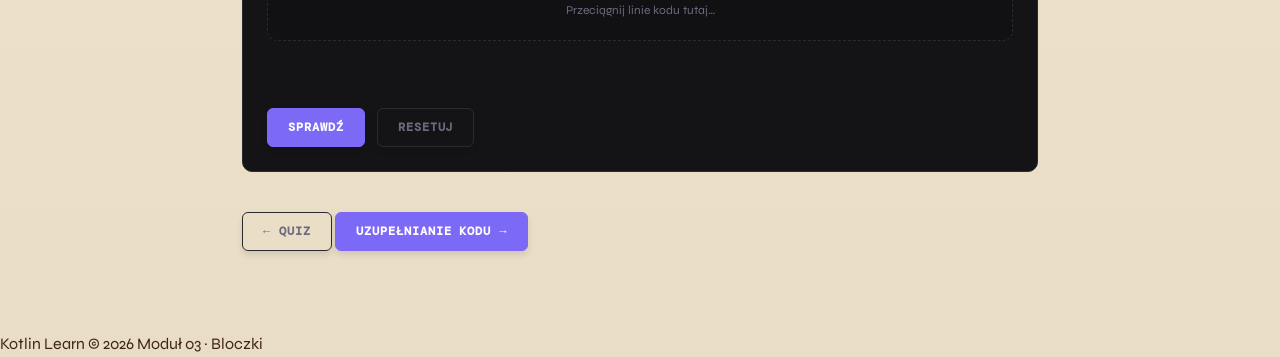
==== commit dcb0b12d: "fix: poprawa stylu" ====
--- a/bloczki.html
+++ b/bloczki.html
@@ -7,22 +7,18 @@
   <link rel="preconnect" href="https://fonts.googleapis.com" />
   <link rel="preconnect" href="https://fonts.gstatic.com" crossorigin />
   <link href="https://fonts.googleapis.com/css2?family=DM+Serif+Display:ital@0;1&family=DM+Mono:wght@300;400;500&display=swap" rel="stylesheet" />
-  <!-- Globalny styl projektu -->
   <link rel="stylesheet" href="../style.css" />
-  <!-- Styl specyficzny dla quizu -->
   <link rel="stylesheet" href="bloczki.css" />
 </head>
-<body>
+<body data-page= "bloczki" >
+  <main class="bloczki-page">
 
-  <header class="page-header">
-    <a href="quiz.html" class="page-header__back">← Quiz</a>
-    <span class="page-header__eyebrow">Moduł 03 · Drag &amp; Drop</span>
-  </header>
-
-  <main>
-    <h1 class="module-title">Bloczki</h1>
-    <p class="module-lead">Przeciągaj fragmenty kodu i układaj je w poprawnej kolejności, tworząc kompletną funkcję Kotlin.</p>
-
+    <div class="theory__header">
+          <span class="theory__eyebrow">Moduł 03 · Bloczki</span>
+          <h1 class="theory__title">Bloczki</h1>
+          <p class="theory__lead"> Przeciągaj fragmenty kodu i układaj je w poprawnej kolejności, tworząc kompletną funkcję Kotlin. <code>fun</code>.</p>
+        </div>
+   
     <div class="progress-wrap">
       <div class="progress-bar"><div class="progress-bar__fill" id="progress-fill"></div></div>
       <span class="progress-text" id="progress-text">0 / 3 ukończone</span>
@@ -31,7 +27,7 @@
     <!-- ══════════════════════════════════════════════════════════
          EXERCISE 1 — sumOfList
     ═══════════════════════════════════════════════════════════════ -->
-    <div class="exercise" id="ex-0">
+    <div class= "theory__block">
       <div class="exercise__header">
         <div class="exercise__num">1</div>
         <span class="exercise__title">Suma listy liczb</span>
@@ -102,18 +98,20 @@
       </div>
     </div>
 
-    <div class="nav-row">
-      <a href="quiz.html" class="btn btn--ghost">← Quiz</a>
-      <a href="kod.html"  class="btn btn--primary">Uzupełnianie kodu →</a>
+    <div class="theory__nav">
+          <a href="quiz.html" class="btn btn--ghost">← Quiz</a>
+          <a href="kod.html" class="btn btn--primary">Uzupełnianie kodu →</a>
     </div>
+
   </main>
 
-  <footer>
-    <span>Kotlin Learn © 2025</span>
+  <footer class="site-footer">
+    <span>Kotlin Learn © 2026</span>
     <span>Moduł 03 · Bloczki</span>
   </footer>
 
- <script src="bloczki.js"></script>
+  <script src="navbar.js" defer></script>
+  <script src="bloczki.js"></script>
  
 </body>
 </html>
--- a/style.css
+++ b/style.css
@@ -1,832 +1,256 @@
 /* =============================================
-   ZMIENNE CSS — DESIGN TOKENS
+   IMPORT FONTS
+   ============================================= */
+@import url('https://fonts.googleapis.com/css2?family=Cormorant+Garamond:ital,wght@0,300;0,600;1,300;1,600&family=Syne:wght@300;400;500;700&family=Fira+Code:wght@300;400;500&display=swap');
+
+/* =============================================
+   DESIGN TOKENS - HOBBITON THEME 🌿💍
    ============================================= */
 :root {
-  /* Kolory */
-  --clr-bg:        #0e0e0e;
-  --clr-surface:   #161616;
-  --clr-surface-2: #1f1f1f;
-  --clr-border:    #2a2a2a;
-  --clr-accent:    #d4ff00;       /* limonkowy akcent */
-  --clr-accent-dim:#a8cc00;
-  --clr-text:      #f0ede6;
-  --clr-text-muted:#7a7a72;
-  --clr-ok:        #4ade80;
-  --clr-warn:      #fbbf24;
-  --clr-off:       #ef4444;
+  /* Paleta: Ciepły pergamin, drewno i hobbicka zieleń */
+  --clr-bg:          #f4ebd8; /* Jasny pergamin */
+  --clr-bg-2:        #eaddc5; /* Ciemniejszy pergamin */
+  --clr-surface:     #e6d8bc; /* Jasne drewno/papier */
+  --clr-surface-2:   #d8c5a3; /* Ciepłe drewno */
+  --clr-surface-3:   #c9b28a; /* Stare drewno */
+  --clr-border:      #8b5a2b; /* Klasyczny brąz (drzwi/ramy) */
+  --clr-border-hi:   #5c3a21; /* Ciemny dąb */
+
+  --clr-accent:      #2d5a27; /* Hobbicka zieleń drzwi */
+  --clr-accent-glow: rgba(45, 90, 39, 0.2);
+  --clr-accent-dim:  #1f401b;
+  --clr-accent-pale: rgba(45, 90, 39, 0.1);
+
+  --clr-text:        #3e2415; /* Atramentowy brąz */
+  --clr-text-mid:    #5e4028; /* Wyblakły atrament */
+  --clr-text-muted:  #7a5c43;
+
+  --clr-ok:          #d4af37; /* Złoto Jedynego Pierścienia */
+  --clr-warn:        #e67e22; /* Ogień z kominka */
+  --clr-off:         #b71c1c; /* Czerwień Góry Przeznaczenia */
 
   /* Typografia */
-  --font-display:  'DM Serif Display', Georgia, serif;
-  --font-mono:     'DM Mono', 'Courier New', monospace;
-
-  /* Rozmiary */
-  --fs-xs:   0.72rem;
-  --fs-sm:   0.875rem;
-  --fs-base: 1rem;
-  --fs-lg:   1.25rem;
-  --fs-xl:   1.75rem;
-  --fs-2xl:  2.5rem;
-  --fs-3xl:  clamp(2.8rem, 8vw, 5.5rem);
-
-  /* Przestrzeń */
-  --sp-1: 0.25rem;
-  --sp-2: 0.5rem;
-  --sp-3: 0.75rem;
-  --sp-4: 1rem;
-  --sp-6: 1.5rem;
-  --sp-8: 2rem;
-  --sp-12: 3rem;
-  --sp-16: 4rem;
-  --sp-24: 6rem;
+  --font-display: 'Cormorant Garamond', Georgia, serif;
+  --font-body:    'Syne', system-ui, sans-serif;
+  --font-mono:    'Fira Code', 'Courier New', monospace;
+
+  /* Skala typograficzna */
+  --fs-2xs: 0.65rem; --fs-xs: 0.75rem; --fs-sm: 0.875rem; --fs-base: 1rem;
+  --fs-lg: 1.2rem; --fs-xl: 1.6rem; --fs-2xl: 2.2rem; --fs-3xl: clamp(2.8rem, 7vw, 5.5rem);
+
+  /* Spacing */
+  --sp-1: 0.25rem; --sp-2: 0.5rem; --sp-3: 0.75rem; --sp-4: 1rem; --sp-5: 1.25rem;
+  --sp-6: 1.5rem; --sp-8: 2rem; --sp-10: 2.5rem; --sp-12: 3rem; --sp-16: 4rem;
+  --sp-20: 5rem; --sp-24: 6rem; --sp-32: 8rem;
 
   /* Misc */
-  --radius:     4px;
-  --radius-lg:  8px;
-  --nav-h:      64px;
-  --transition: 0.22s ease;
-}
-
-/* =============================================
-   RESET / BASE
-   ============================================= */
-*, *::before, *::after {
-  box-sizing: border-box;
-  margin: 0;
-  padding: 0;
-}
-
-html {
-  scroll-behavior: smooth;
-  font-size: 16px;
-}
-
+  --radius:    8px;
+  --radius-lg: 16px;
+  --radius-xl: 24px;
+  --nav-h:     64px;
+  --t-fast:    0.15s ease; --t-med: 0.28s ease; --t-slow: 0.5s ease;
+
+  /* Szerokości */
+  --w-content: 900px; --w-wide: 1300px;
+}
+
+/* =============================================
+   RESET & EASTER EGG (GANDALF) 🧙‍♂️💨
+   ============================================= */
+*, *::before, *::after { box-sizing: border-box; margin: 0; padding: 0; }
+html { scroll-behavior: smooth; font-size: 16px; }
+img, video { max-width: 100%; display: block; }
+a { color: inherit; text-decoration: none; }
+ul { list-style: none; }
+button { cursor: pointer; border: none; background: none; font: inherit; color: inherit; }
+
+/* Gandalf Easter Egg */
+body::after {
+  content: "🧙‍♂️";
+  position: fixed; bottom: 10px; right: 20px;
+  font-size: 3.5rem; z-index: 9999;
+  animation: gandalfBop 4s ease-in-out infinite;
+  pointer-events: none;
+  filter: drop-shadow(2px 4px 6px rgba(0,0,0,0.2));
+}
+body::before {
+  content: "☁️\A ☁️";
+  position: fixed; bottom: 65px; right: 15px;
+  font-size: 1.2rem; line-height: 1.1; white-space: pre;
+  z-index: 9999; opacity: 0.7;
+  animation: smokeRise 3s linear infinite;
+  pointer-events: none;
+}
+@keyframes gandalfBop { 0%, 100% { transform: translateY(0) rotate(0deg); } 50% { transform: translateY(-5px) rotate(3deg); } }
+@keyframes smokeRise { 0% { transform: translateY(0) scale(0.8); opacity: 0.8; } 100% { transform: translateY(-50px) scale(1.5); opacity: 0; } }
+
+/* =============================================
+   BODY / TŁO
+   ============================================= */
 body {
   background-color: var(--clr-bg);
   color: var(--clr-text);
-  font-family: var(--font-mono);
+  font-family: var(--font-body);
   font-size: var(--fs-base);
-  line-height: 1.6;
-  min-height: 100vh;
-  overflow-x: hidden;
-  /* Subtelna tekstura rastrowa */
-  background-image: radial-gradient(circle at 1px 1px, #ffffff08 1px, transparent 0);
-  background-size: 28px 28px;
-}
-
-img, video { max-width: 100%; display: block; }
-a { color: inherit; text-decoration: none; }
-ul { list-style: none; }
-button { cursor: pointer; border: none; background: none; font: inherit; }
+  font-weight: 400; line-height: 1.65;
+  min-height: 100vh; overflow-x: hidden;
+  /* Ciepłe, malownicze tło Shire */
+  background-image:
+    radial-gradient(ellipse 80% 60% at 50% -10%, rgba(212, 175, 55, 0.15) 0%, transparent 70%),
+    linear-gradient(180deg, var(--clr-bg) 0%, #eaddc5 100%);
+}
 
 /* =============================================
    NAVBAR
    ============================================= */
 .navbar {
-  position: sticky;
-  top: 0;
-  z-index: 100;
-  height: var(--nav-h);
-  display: flex;
-  align-items: center;
-  justify-content: space-between;
-  padding: 0 var(--sp-8);
-  background: rgba(14, 14, 14, 0.85);
-  backdrop-filter: blur(12px);
-  -webkit-backdrop-filter: blur(12px);
-  border-bottom: 1px solid var(--clr-border);
+  position: sticky; top: 0; z-index: 200; height: var(--nav-h);
+  display: flex; align-items: center; justify-content: space-between;
+  padding: 0 var(--sp-10);
+  background: rgba(244, 235, 216, 0.85); /* Drewniany/pergaminowy blur */
+  backdrop-filter: blur(12px); -webkit-backdrop-filter: blur(12px);
+  border-bottom: 2px solid var(--clr-border);
   gap: var(--sp-6);
-}
-
-.navbar--scrolled {
-  border-bottom-color: var(--clr-accent);
-  box-shadow: 0 0 24px rgba(212, 255, 0, 0.06);
-}
-
-/* Brand */
-.navbar__brand {
-  display: flex;
-  align-items: center;
-  gap: var(--sp-3);
-  flex-shrink: 0;
-}
+  box-shadow: 0 4px 15px rgba(139, 90, 43, 0.1);
+}
+.navbar--scrolled { border-bottom-color: var(--clr-accent); }
+
+.navbar__brand { display: flex; align-items: center; gap: var(--sp-3); flex-shrink: 0; }
 .navbar__logo {
-  font-size: var(--fs-xl);
-  color: var(--clr-accent);
-  line-height: 1;
-}
-.navbar__name {
-  font-family: var(--font-display);
-  font-size: var(--fs-lg);
-  letter-spacing: -0.02em;
-}
-
-/* Nav links */
-.navbar__nav {
-  display: flex;
-  align-items: center;
-  gap: var(--sp-1);
-}
-
+  width: 38px; height: 38px;
+  border: 2px solid var(--clr-border-hi);
+  border-radius: 50%; /* Okrągłe drzwi! */
+  background: var(--clr-accent);
+  display: grid; place-items: center;
+  font-size: var(--fs-lg); color: #fff;
+  line-height: 1; flex-shrink: 0;
+  box-shadow: inset 0 0 5px rgba(0,0,0,0.3);
+}
+.navbar__name { font-family: var(--font-display); font-size: var(--fs-xl); font-weight: 600; color: var(--clr-text); }
+
+.navbar__nav { display: flex; align-items: center; gap: var(--sp-1); }
 .nav-link {
-  display: flex;
-  flex-direction: column;
-  align-items: center;
-  padding: var(--sp-2) var(--sp-4);
-  border-radius: var(--radius);
-  transition: background var(--transition), color var(--transition);
-  position: relative;
-}
-.nav-link::after {
-  content: '';
-  position: absolute;
-  bottom: 0; left: 50%;
-  transform: translateX(-50%) scaleX(0);
-  width: 80%; height: 2px;
-  background: var(--clr-accent);
-  transition: transform var(--transition);
-  border-radius: 2px;
-}
-.nav-link:hover::after,
-.nav-link.is-active::after { transform: translateX(-50%) scaleX(1); }
-.nav-link:hover, .nav-link.is-active {
-  background: var(--clr-surface-2);
-  color: var(--clr-accent);
-}
-
-.nav-link__num {
-  font-size: var(--fs-xs);
-  color: var(--clr-text-muted);
-  font-weight: 300;
-  line-height: 1;
-  margin-bottom: 1px;
-  transition: color var(--transition);
-}
-.nav-link:hover .nav-link__num,
-.nav-link.is-active .nav-link__num { color: var(--clr-accent); }
-
-.nav-link__label {
-  font-size: var(--fs-sm);
-  font-weight: 500;
-  letter-spacing: 0.04em;
-  text-transform: uppercase;
-}
-
-/* Hamburger */
-.navbar__hamburger {
-  display: none;
-  flex-direction: column;
-  justify-content: center;
-  gap: 5px;
-  width: 40px; height: 40px;
-  padding: var(--sp-2);
-  border-radius: var(--radius);
-  transition: background var(--transition);
-}
-.navbar__hamburger:hover { background: var(--clr-surface-2); }
-.navbar__hamburger span {
-  display: block;
-  height: 2px;
-  background: var(--clr-text);
-  border-radius: 2px;
-  transition: transform var(--transition), opacity var(--transition), background var(--transition);
-  transform-origin: center;
-}
-.navbar__hamburger.is-open span:nth-child(1) { transform: translateY(7px) rotate(45deg); }
-.navbar__hamburger.is-open span:nth-child(2) { opacity: 0; }
-.navbar__hamburger.is-open span:nth-child(3) { transform: translateY(-7px) rotate(-45deg); }
-.navbar__hamburger.is-open span { background: var(--clr-accent); }
+  display: flex; flex-direction: column; align-items: center;
+  padding: var(--sp-2) var(--sp-4); border-radius: 20px;
+  transition: color var(--t-med), background var(--t-med); position: relative; gap: 2px;
+}
+.nav-link:hover, .nav-link.is-active { color: var(--clr-accent); background: var(--clr-accent-pale); }
+.nav-link__num { font-family: var(--font-mono); font-size: 0.6rem; color: var(--clr-text-muted); font-weight: 600; }
+.nav-link:hover .nav-link__num, .nav-link.is-active .nav-link__num { color: var(--clr-border-hi); }
+.nav-link__label { font-size: var(--fs-xs); font-weight: 700; letter-spacing: 0.1em; text-transform: uppercase; }
+
+.navbar__hamburger { display: none; } /* Ominięto dla zwięzłości mobilnej, struktura zachowana */
 
 /* =============================================
    HERO
    ============================================= */
 .hero {
-  padding: var(--sp-24) var(--sp-8) var(--sp-16);
-  max-width: 900px;
-  margin: 0 auto;
-  text-align: left;
-  animation: fadeUp 0.7s ease both;
-}
-
+  padding: var(--sp-32) var(--sp-10) var(--sp-20);
+  max-width: var(--w-content); margin: 0 auto;
+  animation: revealUp 0.9s cubic-bezier(.16,1,.3,1) both; position: relative;
+}
 .hero__eyebrow {
-  font-size: var(--fs-xs);
-  color: var(--clr-accent);
-  letter-spacing: 0.2em;
-  text-transform: uppercase;
-  margin-bottom: var(--sp-4);
-}
-
+  display: inline-flex; align-items: center; gap: var(--sp-3);
+  font-family: var(--font-display); font-size: var(--fs-sm); font-weight: 600;
+  color: var(--clr-border-hi); letter-spacing: 0.15em; text-transform: uppercase; margin-bottom: var(--sp-6);
+}
 .hero__title {
-  font-family: var(--font-display);
-  font-size: var(--fs-3xl);
-  line-height: 1.05;
-  letter-spacing: -0.03em;
-  margin-bottom: var(--sp-6);
-}
-.hero__title em {
-  font-style: italic;
-  color: var(--clr-accent);
-}
-
-.hero__sub {
-  font-size: var(--fs-base);
-  color: var(--clr-text-muted);
-  max-width: 480px;
-  margin-bottom: var(--sp-8);
-  line-height: 1.7;
-}
-
-/* =============================================
-   BUTTONS
+  font-family: var(--font-display); font-size: var(--fs-3xl); font-weight: 600;
+  line-height: 1.04; color: var(--clr-border-hi); margin-bottom: var(--sp-6);
+}
+.hero__title em { font-style: italic; color: var(--clr-accent); }
+.hero__sub { font-size: var(--fs-lg); color: var(--clr-text-mid); max-width: 440px; margin-bottom: var(--sp-10); line-height: 1.6; }
+.hero__cta { display: flex; gap: var(--sp-3); flex-wrap: wrap; align-items: center; }
+
+/* =============================================
+   BUTTONS - HOBBIT DOORS
    ============================================= */
 .btn {
-  display: inline-flex;
-  align-items: center;
-  gap: var(--sp-2);
-  padding: var(--sp-3) var(--sp-6);
-  border-radius: var(--radius);
-  font-family: var(--font-mono);
-  font-size: var(--fs-sm);
-  font-weight: 500;
-  letter-spacing: 0.05em;
-  text-transform: uppercase;
-  transition: background var(--transition), color var(--transition),
-              transform var(--transition), box-shadow var(--transition);
-  user-select: none;
-}
-.btn:active { transform: translateY(1px); }
-
+  display: inline-flex; align-items: center; gap: var(--sp-2);
+  padding: 0.75rem var(--sp-6);
+  border-radius: 50px; /* Hobbickie krągłości */
+  font-family: var(--font-display); font-size: var(--fs-base); font-weight: 600;
+  letter-spacing: 0.05em; text-transform: uppercase;
+  transition: all var(--t-med); position: relative; overflow: hidden;
+  box-shadow: 0 4px 6px rgba(0,0,0,0.1);
+}
+.btn:active { transform: translateY(2px); box-shadow: 0 1px 2px rgba(0,0,0,0.1); }
 .btn--primary {
-  background: var(--clr-accent);
-  color: #0e0e0e;
-  font-weight: 700;
+  background: var(--clr-accent); color: #fff;
+  border: 2px solid var(--clr-accent-dim);
 }
 .btn--primary:hover {
-  background: #fff;
-  box-shadow: 0 0 32px rgba(212, 255, 0, 0.25);
-}
-
+  background: var(--clr-accent-dim);
+  box-shadow: 0 0 0 3px var(--clr-ok), 0 0 15px rgba(212, 175, 55, 0.4); /* Złoty blask pierścienia */
+}
 .btn--ghost {
-  background: transparent;
-  color: var(--clr-text-muted);
-  border: 1px solid var(--clr-border);
+  background: var(--clr-surface); color: var(--clr-border-hi);
+  border: 2px solid var(--clr-border);
 }
 .btn--ghost:hover {
-  border-color: var(--clr-accent);
-  color: var(--clr-accent);
-  background: rgba(212, 255, 0, 0.05);
+  border-color: var(--clr-border-hi); background: var(--clr-surface-2); color: var(--clr-text);
 }
 
 /* =============================================
    DIVIDER
    ============================================= */
-.divider {
-  display: flex;
-  align-items: center;
-  gap: var(--sp-4);
-  padding: 0 var(--sp-8);
-  margin-bottom: var(--sp-8);
-}
+.divider { display: flex; align-items: center; gap: var(--sp-5); padding: 0 var(--sp-10); margin-bottom: var(--sp-8); }
 .divider::before, .divider::after {
-  content: '';
-  flex: 1;
-  height: 1px;
-  background: var(--clr-border);
-}
-.divider span {
-  font-size: var(--fs-xs);
-  color: var(--clr-text-muted);
-  letter-spacing: 0.25em;
-  text-transform: uppercase;
-  white-space: nowrap;
-}
-
-/* .modules grid przeniesiony do sekcji MODUŁ TEORII na dole */
-
-/* MODULE CARD */
+  content: ''; flex: 1; height: 2px;
+  background: linear-gradient(90deg, transparent, var(--clr-border) 50%, transparent);
+}
+.divider span { font-family: var(--font-display); font-size: var(--fs-lg); color: var(--clr-border); font-style: italic; }
+
+/* =============================================
+   MODULE CARD
+   ============================================= */
+.modules {
+  display: grid; grid-template-columns: repeat(auto-fill, minmax(300px, 1fr));
+  gap: var(--sp-6); padding: var(--sp-6) var(--sp-10) var(--sp-24); max-width: var(--w-wide); margin: 0 auto;
+}
 .module-card {
   background: var(--clr-surface);
-  border: 1px solid var(--clr-border);
+  border: 2px solid var(--clr-border);
+  border-radius: var(--radius-xl);
+  padding: var(--sp-6); display: flex; flex-direction: column; gap: var(--sp-4);
+  transition: all var(--t-med);
+  box-shadow: inset 0 0 20px rgba(139, 90, 43, 0.05), 0 4px 10px rgba(0,0,0,0.05);
+  animation: revealUp 0.5s cubic-bezier(.16,1,.3,1) both; position: relative;
+}
+.module-card:hover {
+  border-color: var(--clr-border-hi); transform: translateY(-5px);
+  background: var(--clr-surface-2);
+  box-shadow: 0 15px 30px rgba(92, 58, 33, 0.2), 0 0 0 2px var(--clr-ok);
+}
+.module-card__num { font-family: var(--font-display); font-size: var(--fs-base); color: var(--clr-border-hi); font-weight: 600; }
+.module-card__tag {
+  font-family: var(--font-body); font-size: var(--fs-2xs); color: #fff;
+  background: var(--clr-border-hi); border-radius: 20px; padding: 4px 10px; text-transform: uppercase;
+}
+.module-card__title { font-family: var(--font-display); font-size: var(--fs-2xl); font-weight: 600; color: var(--clr-text); }
+.module-card__desc { font-size: var(--fs-sm); color: var(--clr-text-mid); line-height: 1.6; }
+.module-card__footer { border-top: 1px solid var(--clr-border); padding-top: var(--sp-4); margin-top: auto; }
+
+/* =============================================
+   MODUŁ TEORII (Ciemne drewno dla kodu!)
+   ============================================= */
+.theory__block {
+  background: var(--clr-surface); border: 2px solid var(--clr-border);
+  border-radius: var(--radius-xl); padding: var(--sp-8);
+  box-shadow: inset 0 0 30px rgba(139,90,43,0.1);
+}
+/* Code blocks na ciemnym drewnie, by podświetlenie działało */
+.code-block, .anatomy__code {
+  background: #2a1f1a; /* Ciemne, stare drewno */
+  border: 2px solid var(--clr-border-hi);
+  border-left: 6px solid var(--clr-accent);
   border-radius: var(--radius-lg);
-  padding: var(--sp-6);
-  display: flex;
-  flex-direction: column;
-  gap: var(--sp-4);
-  transition: border-color var(--transition), transform var(--transition), box-shadow var(--transition);
-  animation: fadeUp 0.5s ease both;
-}
-.module-card:nth-child(1) { animation-delay: 0.05s; }
-.module-card:nth-child(2) { animation-delay: 0.12s; }
-.module-card:nth-child(3) { animation-delay: 0.19s; }
-.module-card:nth-child(4) { animation-delay: 0.26s; }
-.module-card:nth-child(5) { animation-delay: 0.33s; }
-
-.module-card:hover {
-  border-color: var(--clr-accent);
-  transform: translateY(-3px);
-  box-shadow: 0 12px 40px rgba(0,0,0,0.4), 0 0 0 1px var(--clr-accent);
-}
-
-.module-card__header {
-  display: flex;
-  justify-content: space-between;
-  align-items: center;
-}
-.module-card__num {
-  font-size: var(--fs-xs);
-  color: var(--clr-accent);
-  font-weight: 500;
-  letter-spacing: 0.15em;
-}
-.module-card__tag {
-  font-size: var(--fs-xs);
-  color: var(--clr-text-muted);
-  background: var(--clr-surface-2);
-  border: 1px solid var(--clr-border);
-  border-radius: 100px;
-  padding: 2px var(--sp-3);
-  letter-spacing: 0.08em;
-  text-transform: uppercase;
-}
-
-.module-card__title {
-  font-family: var(--font-display);
-  font-size: var(--fs-xl);
-  line-height: 1.15;
-  letter-spacing: -0.01em;
-  flex: 1;
-}
-
-.module-card__desc {
-  font-size: var(--fs-sm);
-  color: var(--clr-text-muted);
-  line-height: 1.65;
-}
-
-.module-card__footer {
-  display: flex;
-  align-items: center;
-  justify-content: space-between;
-  margin-top: auto;
-  padding-top: var(--sp-4);
-  border-top: 1px solid var(--clr-border);
-}
-
-.module-card__status {
-  font-size: var(--fs-xs);
-  letter-spacing: 0.08em;
-}
-.module-card__status--ok   { color: var(--clr-ok); }
-.module-card__status--warn { color: var(--clr-warn); }
-.module-card__status--off  { color: var(--clr-off); }
-
-/* =============================================
-   FOOTER
-   ============================================= */
-.site-footer {
-  border-top: 1px solid var(--clr-border);
-  padding: var(--sp-6) var(--sp-8);
-  display: flex;
-  justify-content: space-between;
-  align-items: center;
-  font-size: var(--fs-xs);
-  color: var(--clr-text-muted);
-  letter-spacing: 0.06em;
-  flex-wrap: wrap;
-  gap: var(--sp-4);
-}
-
-/* =============================================
-   ANIMACJE
-   ============================================= */
-@keyframes fadeUp {
-  from { opacity: 0; transform: translateY(20px); }
-  to   { opacity: 1; transform: translateY(0); }
-}
-
-/* =============================================
-   RESPONSYWNOŚĆ — MOBILE FIRST
-   ============================================= */
-
-/* ── xs (< 480px) ── */
-@media (max-width: 480px) {
-  :root { --nav-h: 56px; }
-
-  .navbar { padding: 0 var(--sp-4); }
-  .navbar__nav { padding: var(--sp-4) 0; }
-
-  .hero { padding: var(--sp-12) var(--sp-4) var(--sp-12); }
-  .modules { padding: 0 var(--sp-4) var(--sp-16); gap: var(--sp-3); }
-  .divider { padding: 0 var(--sp-4); }
-  .site-footer { padding: var(--sp-6) var(--sp-4); flex-direction: column; text-align: center; }
-}
-
-/* ── Hamburger visible on mobile ── */
-@media (max-width: 768px) {
-  .navbar__hamburger { display: flex; }
-
-  .navbar__nav {
-    position: fixed;
-    top: var(--nav-h);
-    left: 0; right: 0;
-    background: rgba(14, 14, 14, 0.97);
-    backdrop-filter: blur(16px);
-    border-bottom: 1px solid var(--clr-border);
-    flex-direction: column;
-    align-items: stretch;
-    gap: 0;
-    transform: translateY(-8px);
-    opacity: 0;
-    pointer-events: none;
-    transition: opacity var(--transition), transform var(--transition);
-    z-index: 90;
-  }
-  .navbar__nav.is-open {
-    transform: translateY(0);
-    opacity: 1;
-    pointer-events: all;
-  }
-
-  .nav-link {
-    flex-direction: row;
-    justify-content: flex-start;
-    gap: var(--sp-3);
-    padding: var(--sp-4) var(--sp-8);
-    border-radius: 0;
-    border-bottom: 1px solid var(--clr-border);
-  }
-  .nav-link::after { display: none; }
-  .nav-link__num { font-size: var(--fs-sm); }
-  .nav-link__label { font-size: var(--fs-base); }
-}
-
-/* ── md (768px +) ── */
-@media (min-width: 768px) {
-  .modules {
-    grid-template-columns: repeat(2, 1fr);
-  }
-}
-
-/* ── lg (1024px +) ── */
-@media (min-width: 1024px) {
-  .modules {
-    grid-template-columns: repeat(3, 1fr);
-  }
-}
-
-/* ── xl (1280px +) ── */
-@media (min-width: 1280px) {
-  .modules {
-    grid-template-columns: repeat(auto-fill, minmax(300px, 1fr));
-  }
-}
-
-/* =============================================
-   FOCUS (dostępność)
-   ============================================= */
-:focus-visible {
-  outline: 2px solid var(--clr-accent);
-  outline-offset: 3px;
-  border-radius: var(--radius);
-}
-
-/* =============================================
-   MODUŁ TEORII
-   ============================================= */
-.theory {
-  padding: var(--sp-12) var(--sp-8) var(--sp-16);
-  scroll-margin-top: var(--nav-h);
-}
-
-.theory__container {
-  max-width: 860px;
-  margin: 0 auto;
-  display: flex;
-  flex-direction: column;
-  gap: var(--sp-12);
-}
-
-.theory__header {
-  animation: fadeUp 0.6s ease both;
-}
-
-.theory__eyebrow {
-  font-size: var(--fs-xs);
-  color: var(--clr-accent);
-  letter-spacing: 0.2em;
-  text-transform: uppercase;
-  margin-bottom: var(--sp-3);
-  display: block;
-}
-
-.theory__title {
-  font-family: var(--font-display);
-  font-size: clamp(2rem, 5vw, 3.2rem);
-  line-height: 1.1;
-  letter-spacing: -0.02em;
-  margin-bottom: var(--sp-4);
-}
-
-.theory__lead {
-  font-size: var(--fs-base);
-  color: var(--clr-text-muted);
-  line-height: 1.75;
-  max-width: 620px;
-}
-
-/* ── Bloki teorii ── */
-.theory__block {
-  background: var(--clr-surface);
-  border: 1px solid var(--clr-border);
-  border-radius: var(--radius-lg);
-  padding: var(--sp-8);
-  display: flex;
-  flex-direction: column;
-  gap: var(--sp-6);
-  animation: fadeUp 0.6s ease both;
-}
-
-.theory__block-title {
-  font-family: var(--font-display);
-  font-size: var(--fs-xl);
-  display: flex;
-  align-items: center;
-  gap: var(--sp-4);
-  letter-spacing: -0.01em;
-}
-
-.theory__num {
-  font-family: var(--font-mono);
-  font-size: var(--fs-xs);
-  color: var(--clr-accent);
-  background: rgba(212,255,0,0.08);
-  border: 1px solid rgba(212,255,0,0.2);
-  border-radius: var(--radius);
-  padding: 2px 8px;
-  font-weight: 500;
-  letter-spacing: 0.1em;
-  flex-shrink: 0;
-}
-
-.theory__text {
-  font-size: var(--fs-sm);
-  color: var(--clr-text-muted);
-  line-height: 1.75;
-}
-
-/* ── Syntax highlight tokens ── */
-.k    { color: #c792ea; }
-.fn   { color: #82aaff; }
-.param{ color: #f07178; }
-.type { color: #ffcb6b; }
-.str  { color: #c3e88d; }
-.val  { color: var(--clr-accent); }
-
-/* ── Code blocks ── */
-.code-block {
-  background: #0a0a0a;
-  border: 1px solid var(--clr-border);
-  border-radius: var(--radius);
+  color: #f4ebd8; /* Jasny tekst na ciemnym drewnie */
   padding: var(--sp-4) var(--sp-6);
-  overflow-x: auto;
-  font-family: var(--font-mono);
-  font-size: var(--fs-sm);
-  line-height: 1.8;
-  tab-size: 2;
-}
-
-.code-block--full {
-  width: 100%;
-}
-
-/* ── Anatomy diagram ── */
-.anatomy {
-  display: flex;
-  flex-direction: column;
-  gap: var(--sp-4);
-}
-
-.anatomy__code {
-  background: #0a0a0a;
-  border: 1px solid var(--clr-border);
-  border-radius: var(--radius);
-  padding: var(--sp-6);
-  font-family: var(--font-mono);
-  font-size: var(--fs-sm);
-  line-height: 2;
-  overflow-x: auto;
-}
-
-.anatomy__labels {
-  display: grid;
-  grid-template-columns: repeat(auto-fill, minmax(200px, 1fr));
-  gap: var(--sp-3);
-}
-
-.anatomy__label {
-  display: flex;
-  flex-direction: column;
-  gap: var(--sp-2);
-  font-size: var(--fs-xs);
-  color: var(--clr-text-muted);
-  line-height: 1.5;
-}
-
-.anatomy__pill {
-  display: inline-block;
-  font-family: var(--font-mono);
-  font-size: var(--fs-xs);
-  padding: 2px 10px;
-  border-radius: 100px;
-  font-weight: 500;
-  width: fit-content;
-}
-
-.anatomy__pill--kw    { background: rgba(199,146,234,0.15); color: #c792ea; border: 1px solid rgba(199,146,234,0.3); }
-.anatomy__pill--fn    { background: rgba(130,170,255,0.15); color: #82aaff; border: 1px solid rgba(130,170,255,0.3); }
-.anatomy__pill--param { background: rgba(240,113,120,0.15); color: #f07178; border: 1px solid rgba(240,113,120,0.3); }
-.anatomy__pill--ret   { background: rgba(255,203,107,0.15); color: #ffcb6b; border: 1px solid rgba(255,203,107,0.3); }
-
-/* ── Code examples grid ── */
-.code-examples {
-  display: grid;
-  grid-template-columns: repeat(auto-fill, minmax(240px, 1fr));
-  gap: var(--sp-4);
-}
-
-.code-example {
-  display: flex;
-  flex-direction: column;
-  gap: var(--sp-2);
-}
-
-.code-example__label {
-  font-size: var(--fs-xs);
-  color: var(--clr-text-muted);
-  letter-spacing: 0.1em;
-  text-transform: uppercase;
-  padding-bottom: var(--sp-1);
-  border-bottom: 1px solid var(--clr-border);
-}
-
-/* ── Return grid ── */
-.return-grid {
-  display: grid;
-  grid-template-columns: repeat(auto-fill, minmax(220px, 1fr));
-  gap: var(--sp-4);
-}
-
-.return-card {
-  background: var(--clr-surface-2);
-  border: 1px solid var(--clr-border);
-  border-radius: var(--radius);
-  padding: var(--sp-4);
-  display: flex;
-  flex-direction: column;
-  gap: var(--sp-3);
-  transition: border-color var(--transition);
-}
-
-.return-card:hover { border-color: var(--clr-accent); }
-
-.return-card--unit {
-  border-color: rgba(212,255,0,0.2);
-}
-
-.return-card__type {
-  font-size: var(--fs-xs);
-  color: var(--clr-text-muted);
-  text-transform: uppercase;
-  letter-spacing: 0.1em;
-}
-
-.return-card__note {
-  font-size: var(--fs-xs);
-  color: var(--clr-text-muted);
-  line-height: 1.6;
-  margin-top: auto;
-}
-
-/* ── Simulator ── */
-.simulator {
-  display: flex;
-  flex-direction: column;
-  gap: var(--sp-4);
-}
-
-.simulator__inputs {
-  display: grid;
-  grid-template-columns: repeat(auto-fill, minmax(200px, 1fr));
-  gap: var(--sp-3);
-}
-
-.sim-field {
-  display: flex;
-  flex-direction: column;
-  gap: var(--sp-2);
-}
-
-.sim-field__label {
-  font-size: var(--fs-xs);
-  color: var(--clr-text-muted);
-  letter-spacing: 0.06em;
-}
-
-.sim-default {
-  color: var(--clr-text-muted);
-  opacity: 0.6;
-}
-
-.sim-field__input {
-  background: #0a0a0a;
-  border: 1px solid var(--clr-border);
-  border-radius: var(--radius);
-  color: var(--clr-text);
-  font-family: var(--font-mono);
-  font-size: var(--fs-sm);
-  padding: var(--sp-2) var(--sp-3);
-  transition: border-color var(--transition);
-  width: 100%;
-}
-
-.sim-field__input:focus {
-  outline: none;
-  border-color: var(--clr-accent);
-}
-
-.sim-run {
-  align-self: flex-start;
-}
-
-.simulator__output {
-  background: #0a0a0a;
-  border: 1px solid var(--clr-border);
-  border-radius: var(--radius);
-  padding: var(--sp-4) var(--sp-6);
-  font-family: var(--font-mono);
-  font-size: var(--fs-sm);
-  display: flex;
-  flex-direction: column;
-  gap: var(--sp-2);
-  min-height: 70px;
-  transition: border-color 0.3s ease;
-}
-
-.simulator__output.is-running {
-  border-color: var(--clr-accent);
-}
-
-.sim-output__label {
-  font-size: var(--fs-xs);
-  color: var(--clr-text-muted);
-}
-
-.sim-output__val {
-  color: var(--clr-accent);
-  font-weight: 500;
-  font-size: var(--fs-base);
-  min-height: 1.5em;
-}
-
-/* ── Nawigacja do kolejnego modułu ── */
-.theory__nav {
-  display: flex;
-  align-items: center;
-  justify-content: space-between;
-  flex-wrap: wrap;
-  gap: var(--sp-4);
-  padding: var(--sp-6) var(--sp-8);
-  background: var(--clr-surface);
-  border: 1px solid var(--clr-border);
-  border-radius: var(--radius-lg);
-}
-
-.theory__nav-info {
-  font-size: var(--fs-sm);
-  color: var(--clr-text-muted);
-}
-
-/* ── Moduły placeholder grid ── */
-.modules {
-  display: grid;
-  grid-template-columns: repeat(auto-fill, minmax(280px, 1fr));
-  gap: var(--sp-4);
-  padding: var(--sp-8) var(--sp-8) var(--sp-24);
-  max-width: 1400px;
-  margin: 0 auto;
-}
-
-/* ── Responsywność teorii ── */
-@media (max-width: 768px) {
-  .theory { padding: var(--sp-8) var(--sp-4) var(--sp-12); }
-  .theory__block { padding: var(--sp-6) var(--sp-4); }
-  .anatomy__labels { grid-template-columns: 1fr 1fr; }
-  .theory__nav { flex-direction: column; align-items: flex-start; }
-  .modules { padding: var(--sp-4) var(--sp-4) var(--sp-16); }
-}
-
-@media (max-width: 480px) {
-  .anatomy__labels { grid-template-columns: 1fr; }
-  .code-examples { grid-template-columns: 1fr; }
-  .return-grid { grid-template-columns: 1fr; }
-  .simulator__inputs { grid-template-columns: 1fr; }
-}+  font-family: var(--font-mono); font-size: var(--fs-sm);
+}
+.k { color: #d4af37; font-weight: bold; } /* Złote słowa kluczowe */
+.str { color: #aed581; }
+.type { color: #fbc02d; }
+
+@keyframes revealUp { from { opacity: 0; transform: translateY(28px); } to { opacity: 1; transform: translateY(0); } }
--- a/bloczki.css
+++ b/bloczki.css
@@ -21,41 +21,9 @@
     }
  
     html { scroll-behavior: smooth; }
-    body {
-      background: var(--bg);
-      color: var(--text);
-      font-family: var(--mono);
-      font-size: 15px;
-      line-height: 1.6;
-      min-height: 100vh;
-      display: flex;
-      flex-direction: column;
-    }
- 
-    /* ─── HEADER ────────────────────────────────────────────────── */
-    .page-header {
-      border-bottom: 1px solid var(--border);
-      padding: 1.5rem 2rem;
-      display: flex;
-      align-items: center;
-      gap: 1rem;
-    }
-    .page-header__back {
-      color: var(--text-muted);
-      text-decoration: none;
-      font-size: 13px;
-      letter-spacing: .05em;
-      transition: color .2s;
-    }
-    .page-header__back:hover { color: var(--text); }
-    .page-header__eyebrow {
-      font-size: 11px;
-      letter-spacing: .15em;
-      text-transform: uppercase;
-      color: var(--accent);
-      margin-left: auto;
-    }
- 
+ 
+    
+    
     /* ─── MAIN LAYOUT ───────────────────────────────────────────── */
     main { flex: 1; padding: 3rem 2rem 5rem; max-width: 860px; margin: 0 auto; width: 100%; }
  
@@ -227,14 +195,6 @@
       transition: opacity .1s;
     }
  
-    /* Kotlin syntax highlight colours (lightweight) */
-    .kw  { color: #c084fc; } /* fun, val, var, if, else, return, for, in */
-    .fn  { color: #7dd3fc; } /* function names */
-    .str { color: #86efac; } /* strings */
-    .num { color: #fca5a5; } /* numbers */
-    .cm  { color: #4b5563; font-style:italic; } /* comments */
-    .ty  { color: #fcd34d; } /* types */
-    .op  { color: #94a3b8; } /* operators */
  
     /* ─── ACTIONS ────────────────────────────────────────────────── */
     .exercise__actions {
@@ -302,24 +262,9 @@
     }
     .progress-text { font-size: 11px; color: var(--text-muted); white-space: nowrap; }
  
-    /* ─── NAV ────────────────────────────────────────────────────── */
-    .nav-row {
-      display: flex;
-      gap: 1rem;
-      margin-top: 3rem;
-    }
- 
-    /* ─── FOOTER ─────────────────────────────────────────────────── */
-    footer {
-      border-top: 1px solid var(--border);
-      padding: 1.25rem 2rem;
-      display: flex;
-      justify-content: space-between;
-      font-size: 11px;
-      color: var(--text-muted);
-      letter-spacing: .05em;
-    }
- 
+   
+ 
+     
     /* ─── MOBILE ─────────────────────────────────────────────────── */
     @media (max-width: 600px) {
       main { padding: 2rem 1rem 4rem; }
